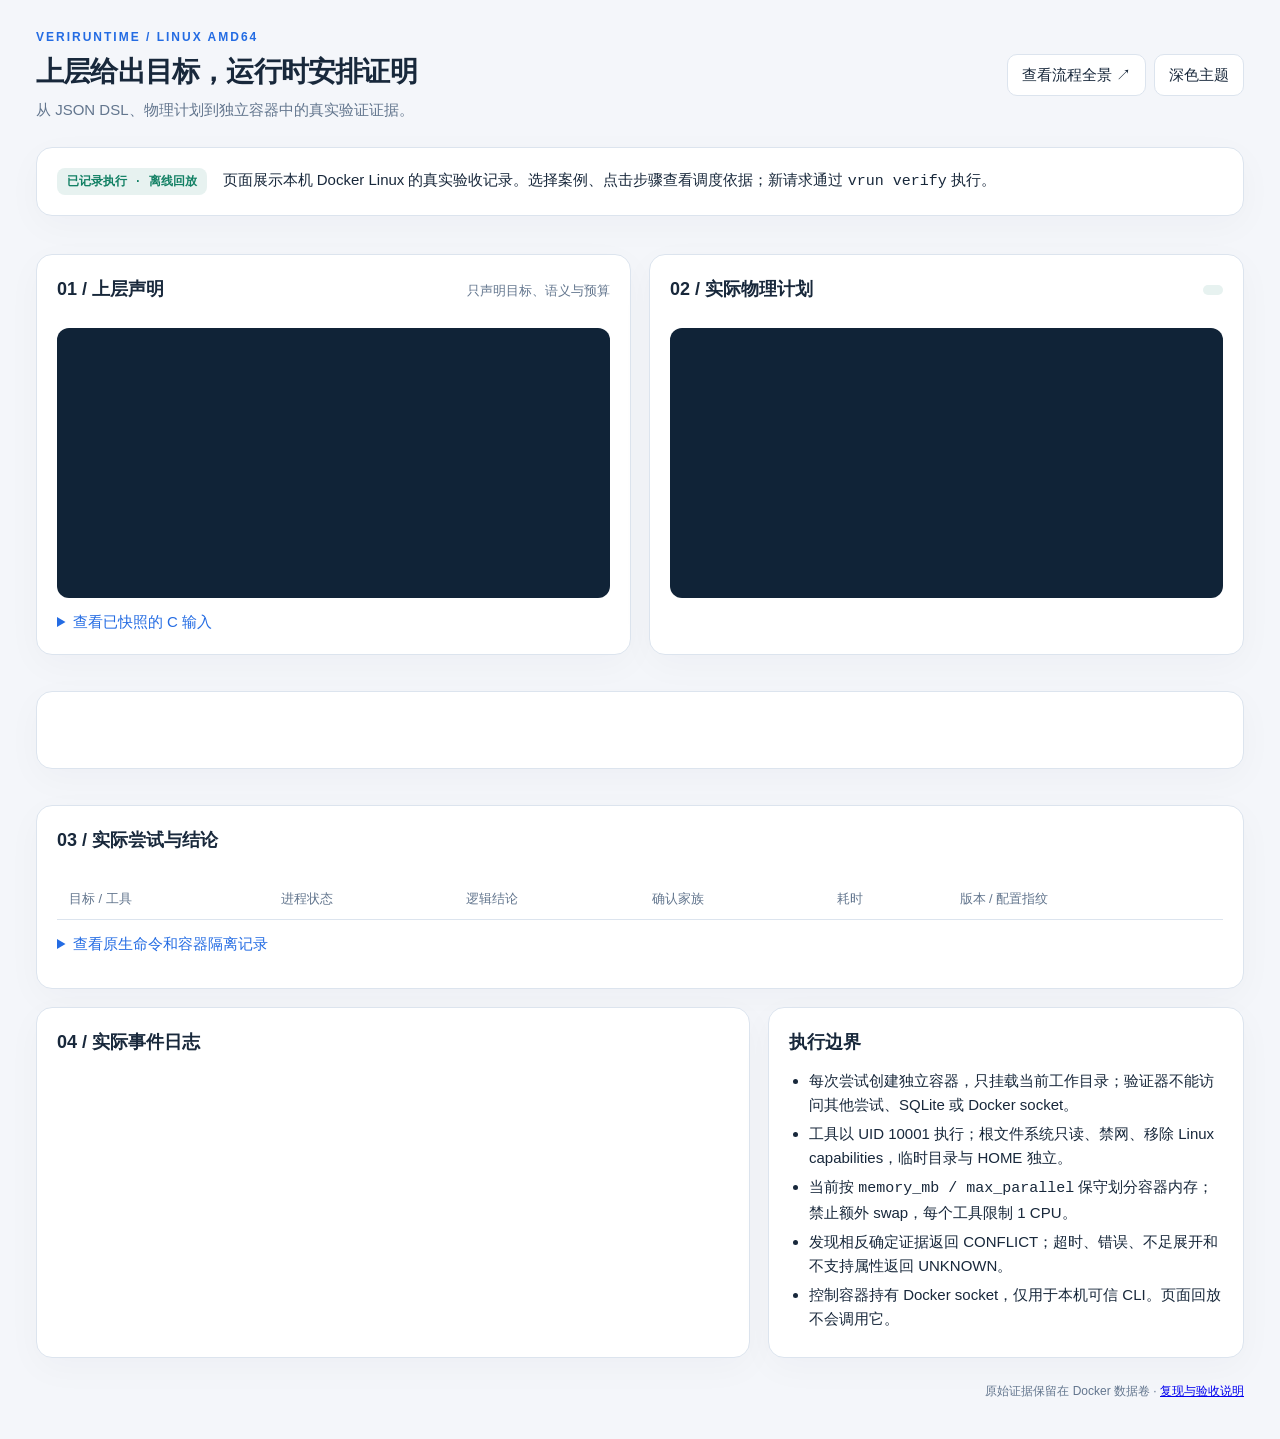
==== docs/runtime-explorer.template.html @ 7cb58ed6 "feat(m9): reproduce Linux demo with isolated Docker verifier attempts Run CBMC, ESBMC and optional C" ====
<!doctype html>
<html lang="zh-CN">
<head>
<meta charset="utf-8"><meta name="viewport" content="width=device-width,initial-scale=1">
<title>VeriRuntime · DSL 调度观察台</title>
<style>
:root{--bg:#f4f6fa;--panel:#fff;--text:#18283b;--muted:#63768e;--line:#dce4ee;--blue:#246ce3;--green:#128064;--code:#102337;--shadow:0 10px 36px #142d4b08}*{box-sizing:border-box}body{margin:0;background:var(--bg);color:var(--text);font:15px/1.6 "Segoe UI","Microsoft YaHei",sans-serif}body.dark{--bg:#101923;--panel:#182431;--text:#e6eef8;--muted:#9cb0c8;--line:#2c3e53;--blue:#74acff;--green:#6ad9b9;--code:#0b131d;--shadow:none}main{max-width:1480px;margin:auto;padding:28px 36px 40px}header{display:flex;justify-content:space-between;align-items:center;gap:24px;margin-bottom:25px}h1{font-size:28px;letter-spacing:-.8px;margin:3px 0}h2{font-size:18px;margin:0 0 12px}h3{font-size:16px;margin:0 0 8px}p{margin:6px 0 12px}.eyebrow{color:var(--blue);font-size:12px;font-weight:700;letter-spacing:2px}.muted{color:var(--muted)}.mono,pre,code{font-family:Consolas,"Cascadia Code",monospace}button,a.button{font:inherit;background:var(--panel);color:var(--text);border:1px solid var(--line);border-radius:10px;padding:8px 14px;cursor:pointer;text-decoration:none}button:hover,a.button:hover{border-color:var(--blue)}button.selected{color:var(--blue);border-color:var(--blue);background:color-mix(in srgb,var(--blue) 8%,var(--panel))}.toolbar{display:flex;flex-wrap:wrap;gap:8px}.card{background:var(--panel);border:1px solid var(--line);border-radius:16px;padding:20px;box-shadow:var(--shadow)}.notice{display:flex;align-items:center;gap:16px;margin-bottom:18px}.pill{display:inline-flex;align-items:center;white-space:nowrap;color:var(--green);background:color-mix(in srgb,var(--green) 10%,var(--panel));border-radius:8px;padding:5px 10px;font:700 12px Consolas,monospace}.pill.unknown{color:#c08722}.pill.unsafe{color:#da5757}.scenario-row{display:flex;justify-content:space-between;align-items:center;flex-wrap:wrap;gap:12px;margin:22px 0 16px}.split{display:grid;grid-template-columns:1fr 1fr;gap:18px}.code-box{background:var(--code);color:#d9eafa;border-radius:12px;padding:18px;overflow:auto;font-size:12px;line-height:1.55;min-height:270px;max-height:400px;white-space:pre}pre{margin:0}.caption{display:flex;justify-content:space-between;align-items:baseline;gap:12px;margin-bottom:12px}.caption small{color:var(--muted)}.steps{display:grid;grid-template-columns:repeat(8,1fr);gap:8px;margin:18px 0}.step{padding:12px 9px;text-align:left;min-height:75px}.step span{display:block;font:11px Consolas;color:var(--muted);margin-bottom:4px}.step.skipped{opacity:.55}.stage-detail{display:grid;grid-template-columns:minmax(220px,.85fr) 2fr;gap:28px}.stage-detail code{display:inline-block;color:var(--blue);font-size:12px;overflow-wrap:anywhere}.list{margin:6px 0;padding-left:20px}.list li{margin:5px 0}.facts{display:grid;grid-template-columns:repeat(4,1fr);gap:16px;margin:18px 0}.fact{padding:16px}.fact strong{display:block;font-size:23px;margin:5px 0}.table-wrap{overflow:auto}table{width:100%;border-collapse:collapse;font-size:13px}td,th{padding:10px 12px;text-align:left;border-bottom:1px solid var(--line);white-space:nowrap}th{color:var(--muted);font-weight:500}td:first-child{font-weight:600}.two-bottom{display:grid;grid-template-columns:1.5fr 1fr;gap:18px;margin-top:18px}.event{display:grid;grid-template-columns:125px 1fr;gap:12px;padding:7px 0;border-bottom:1px solid var(--line);font-size:12px}.event time{color:var(--muted)}.event code{color:var(--blue)}details{margin-top:12px}summary{cursor:pointer;color:var(--blue)}details pre{margin-top:12px;max-height:260px;min-height:0}footer{color:var(--muted);font-size:12px;margin-top:24px;display:flex;justify-content:space-between;gap:24px}.source-note{font-size:12px;margin-top:12px}.family{font:12px Consolas;color:var(--muted)}@media(max-width:1050px){main{padding:20px}.steps{grid-template-columns:repeat(4,1fr)}.stage-detail{grid-template-columns:1fr}.facts{grid-template-columns:repeat(2,1fr)}}@media(max-width:680px){header{align-items:start;flex-direction:column}.split,.two-bottom{grid-template-columns:1fr}.steps{grid-template-columns:repeat(2,1fr)}h1{font-size:24px}.notice{align-items:start;flex-direction:column}.facts{gap:8px}footer{flex-direction:column}}
</style>
</head>
<body><main>
<header><div><div class="eyebrow">VERIRUNTIME / LINUX AMD64</div><h1>上层给出目标，运行时安排证明</h1><div class="muted">从 JSON DSL、物理计划到独立容器中的真实验证证据。</div></div><div class="toolbar"><a class="button" href="dispatch.html">查看流程全景 ↗</a><button id="theme" aria-label="切换深浅主题">深色主题</button></div></header>
<div class="card notice"><span class="pill">已记录执行 · 离线回放</span><div>页面展示本机 Docker Linux 的真实验收记录。选择案例、点击步骤查看调度依据；新请求通过 <code>vrun verify</code> 执行。</div></div>
<div class="scenario-row"><div class="toolbar" id="scenarios"></div><span class="family" id="versions"></span></div>
<div class="split">
 <section class="card"><div class="caption"><h2>01 / 上层声明</h2><small>只声明目标、语义与预算</small></div><pre class="code-box" id="request"></pre><details><summary>查看已快照的 C 输入</summary><pre class="code-box" id="program"></pre></details></section>
 <section class="card"><div class="caption"><h2>02 / 实际物理计划</h2><span class="pill" id="cache"></span></div><pre class="code-box" id="plan"></pre><div class="source-note muted" id="plan-note"></div></section>
</div>
<div class="steps" id="steps"></div>
<section class="card stage-detail"><div><div class="eyebrow" id="stage-number"></div><h2 id="stage-title"></h2><code id="stage-source"></code></div><div><p id="stage-description"></p><ul class="list" id="stage-points"></ul></div></section>
<div class="facts" id="facts"></div>
<section class="card"><div class="caption"><h2>03 / 实际尝试与结论</h2><small id="execution-id"></small></div><div class="table-wrap"><table><thead><tr><th>目标 / 工具</th><th>进程状态</th><th>逻辑结论</th><th>确认家族</th><th>耗时</th><th>版本 / 配置指纹</th></tr></thead><tbody id="attempts"></tbody></table></div><details id="commands"><summary>查看原生命令和容器隔离记录</summary><pre class="code-box" id="command-data"></pre></details><p class="source-note muted" id="evidence-note"></p></section>
<div class="two-bottom"><section class="card"><h2>04 / 实际事件日志</h2><div id="events"></div></section><section class="card"><h2>执行边界</h2><ul class="list"><li>每次尝试创建独立容器，只挂载当前工作目录；验证器不能访问其他尝试、SQLite 或 Docker socket。</li><li>工具以 UID 10001 执行；根文件系统只读、禁网、移除 Linux capabilities，临时目录与 HOME 独立。</li><li>当前按 <code>memory_mb / max_parallel</code> 保守划分容器内存；禁止额外 swap，每个工具限制 1 CPU。</li><li>发现相反确定证据返回 CONFLICT；超时、错误、不足展开和不支持属性返回 UNKNOWN。</li><li>控制容器持有 Docker socket，仅用于本机可信 CLI。页面回放不会调用它。</li></ul></section></div>
<footer><span id="receipt"></span><span>原始证据保留在 Docker 数据卷 · <a href="linux-docker.md">复现与验收说明</a></span></footer>
</main>
<script id="evidence" type="application/json">__DISPATCH_EVIDENCE__</script>
<script>
const DATA=JSON.parse(document.getElementById('evidence').textContent);
const $=id=>document.getElementById(id), fmt=x=>JSON.stringify(x,null,2), escape=s=>String(s??'').replace(/[&<>"']/g,c=>({'&':'&amp;','<':'&lt;','>':'&gt;','"':'&quot;',"'":'&#39;'}[c]));
const choices=[['unsafe-first','UNSAFE · 首次'],['safe-first','SAFE · 首次'],['unsafe-repeat','缓存复用'],['workflow','依赖工作流'],['unsupported','不支持的属性']];
const STAGES=[
 ['接收 DSL','veriruntime/dsl/__init__.py · load_workflow','严格 JSON Schema 转换成不可变的 VerificationWorkflow。单任务被包装成只有一个目标的工作流。',['拒绝工具名称、执行算子、未知字段和重复 JSON 键。','源文件路径相对 DSL 文件解析；递归收集字面量本地头文件。','源码内容、入口、属性、C 语义和确认数形成 semantic_key；任务名称和执行预算不改变命题身份。']],
 ['依赖门控','veriruntime/service.py · VerificationService.verify','调度器维护 remaining 与 results，只有所有前置目标已经返回结果时，才检查目标能否执行。',['前置目标必须达到指定 SAFE / UNSAFE，且满足其确认数。','未满足依赖时写入 BLOCKED / UNKNOWN 与 dependency_not_satisfied，启动工具次数为 0。','当前就绪目标依次执行，目标内部的多个工具可以并行；不会传播新的假设或自动生成子目标。']],
 ['优化与计划','veriruntime/optimizer.py · CostAwareOptimizer.optimize','先按能力与预算筛选独立验证家族，再用历史统计生成可解释的物理计划。',['得分为平滑后的确定结论率 / 预计耗时；无历史时采用工具先验。','按 max_parallel 与估计内存装箱：同组 Parallel，不同组 Sequence；单工具为 Run。','把全局时间按阶段分配，给后续回退保留机会。能力筛选与计划生成发生在缓存校验之前。']],
 ['核验缓存','veriruntime/cache.py · SemanticCache.lookup','候选计划生成后，校验已有证据；有效命中会把物理计划替换成 CacheLookup，同时保留原计划作为回退。',['只复用满足要求的 SAFE / UNSAFE，按独立家族计数。','核对当前工具的家族、版本、config_id；Docker config_id 包含精确镜像身份。','检查原始尝试、结果、逻辑计划和 SHA-256 工件是否一致。命中可有版本探测容器，但不会启动验证命令。']],
 ['预算调度','veriruntime/runtime/engine.py · Runtime.execute_goal','计划解释器访问 Run、Parallel、Sequence；全局 semaphore 约束并发，共享 deadline 约束目标时间。',['证据达到确认要求时取消未完成工具；相反确定结论也立即结束组合。','Sequence 在要求未满足时继续回退；UNKNOWN 不会改变目标。','进程组清理后再按确定的容器名称强制删除工具容器，防止桥接进程中断后遗留后台验证。']],
 ['隔离执行','veriruntime/tools/docker.py · DockerAdapter / container_worker','桥接进程用 Docker Engine API 创建短生命周期容器；工具容器内调用既有原生 adapter。',['命令通过数组传递，源文件来自不可变 ProgramSnapshot；输入在容器内设为只读。','只挂载尝试目录的 volume subpath；不挂载源仓库、结果数据库或控制 socket。','CBMC 解析 JSON 属性记录，ESBMC 解析属性表，CPAchecker 使用生成的断言模型，并通过 Princess 确认反例。']],
 ['归并结论','veriruntime/runtime/engine.py · reconcile','只有 COMPLETED 且具有确定 SAFE / UNSAFE 的尝试才提供确认；同一家族只计一次。',['至少 min_confirmations 个家族给出一致结论，才满足要求。','任何 SAFE / UNSAFE 对立证据优先返回 CONFLICT，不能通过多数投票消除。','异常进程状态与逻辑结论分开记录；被取消的工具不贡献确认。']],
 ['持久化反馈','veriruntime/service.py · _finish_goal / store.py / artifacts.py','保存逻辑计划、物理计划、事件、原始输出和结果，并返回 GoalExecution / WorkflowExecution。',['SQLite 保存执行和尝试来源，工件按 SHA-256 寻址并绑定 attempt_id。','缓存重复执行有自己的 execution_id，通过 source_execution_id 指向原始验证。','上层可读取 goal_id、verdict、confirmations、diagnostics、failure_reasons 和 artifacts 后显式重新提交 DSL。']]
];
let current='unsafe-first', stage=0;
function execution(){return DATA.scenarios[current].execution}
function goals(){const e=execution();return e.goals||[e]}
function renderStage(index){stage=index;document.querySelectorAll('.step').forEach((b,i)=>b.classList.toggle('selected',i===index));const s=STAGES[index];$('stage-number').textContent=`步骤 ${String(index+1).padStart(2,'0')} / 08`;$('stage-title').textContent=s[0];$('stage-source').textContent=s[1];$('stage-description').textContent=s[2];$('stage-points').innerHTML=s[3].map(p=>`<li>${escape(p)}</li>`).join('')}
function select(key){current=key;document.querySelectorAll('#scenarios button').forEach(b=>b.classList.toggle('selected',b.dataset.key===key));const s=DATA.scenarios[key], gs=goals(), r=gs[0].report.result, hit=gs.every(g=>g.report.result.cache_hit), attempts=s.attempts||gs.flatMap(g=>g.report.attempts);$('request').textContent=fmt(s.request);$('program').textContent=s.program||'工作流的各个目标分别快照对应源文件；源码见 examples/c/。';$('plan').textContent=fmt(gs.length===1?gs[0].optimization.physical_plan:gs.map(g=>({goal:g.report.result.goal_id,plan:g.optimization.physical_plan})));$('cache').textContent=hit?'HIT · 零验证执行':gs[0].optimization.explanation.cache;$('plan-note').textContent=hit?'保留 fallback 计划；真正验证器执行次数为 0。':'这是本次运行生成并保存的 AST；工具顺序由能力、历史、预算共同决定。';$('facts').innerHTML=[['实际验证命令',attempts.length],['确认家族',gs.map(g=>g.report.result.confirmations).join(' / ')],['逻辑结论',gs.map(g=>g.report.result.verdict).join(' → ')],['目标耗时',gs.reduce((a,g)=>a+g.report.result.wall_time_sec,0).toFixed(3)+' s']].map(([label,value])=>`<div class="card fact"><span class="muted">${label}</span><strong class="mono">${escape(value)}</strong></div>`).join('');$('attempts').innerHTML=attempts.length?attempts.map(a=>`<tr><td>${escape(a.tool)}</td><td>${escape(a.status)}</td><td><span class="pill ${a.verdict==='UNSAFE'?'unsafe':a.verdict==='UNKNOWN'?'unknown':''}">${escape(a.verdict)}</span></td><td class="mono">${escape(a.family)}</td><td class="mono">${a.wall_time_sec.toFixed(3)} s</td><td>${escape(a.version)}<div class="family">${escape(a.config_id.slice(0,16))}…</div></td></tr>`).join(''):`<tr><td colspan="6">本次启动验证命令：0。${hit?'来源执行：'+escape(r.source_execution_id):'诊断：'+escape(r.failure_reasons.join(', '))}</td></tr>`;$('execution-id').textContent=(execution().execution_id||r.execution_id).slice(0,20)+'…';$('command-data').textContent=fmt(attempts.map(a=>({tool:a.tool,bridge_command:a.command,native_command:a.native_command,compilation:a.compilation,container:a.container})));$('commands').hidden=!attempts.length;$('evidence-note').textContent='可在同一数据卷中运行 vrun show '+r.execution_id+' --data-dir '+(s.execution.report?.attempts?.[0]?.workspace?.split('/executions/')[0]||'/data/acceptance/latest/<本次验收目录>')+' --json 查看完整来源。';const events=gs.flatMap(g=>g.report.events);$('events').innerHTML=events.length?events.map(e=>`<div class="event"><time>${escape(e.time?.slice(11,23))} UTC</time><div><code>${escape(e.kind)}</code> ${escape([e.tool,e.verdict,e.status].filter(Boolean).join(' · '))}</div></div>`).join(''):'无工具执行事件。结果及诊断已保存。';document.querySelectorAll('.step').forEach((b,i)=>b.classList.toggle('skipped',hit&&i>=4&&i<=6));renderStage(hit?3:current==='workflow'?1:current==='unsupported'?2:stage)}
$('scenarios').innerHTML=choices.map(([key,label])=>`<button data-key="${key}">${label}</button>`).join('');document.querySelectorAll('#scenarios button').forEach(b=>b.onclick=()=>select(b.dataset.key));$('steps').innerHTML=STAGES.map((s,i)=>`<button class="step" data-index="${i}"><span>${String(i+1).padStart(2,'0')}</span>${s[0]}</button>`).join('');document.querySelectorAll('.step').forEach(b=>b.onclick=()=>renderStage(+b.dataset.index));$('versions').textContent=DATA.profiles.filter(p=>p.available).map(p=>p.name).join(' / ');$('receipt').textContent='证据生成：'+DATA.generated_at_utc+' · '+DATA.platform+' · 遗留工具容器 '+DATA.checks.remaining_worker_containers;$('theme').onclick=()=>{document.body.classList.toggle('dark');$('theme').textContent=document.body.classList.contains('dark')?'浅色主题':'深色主题'};select(current);
</script></body></html>
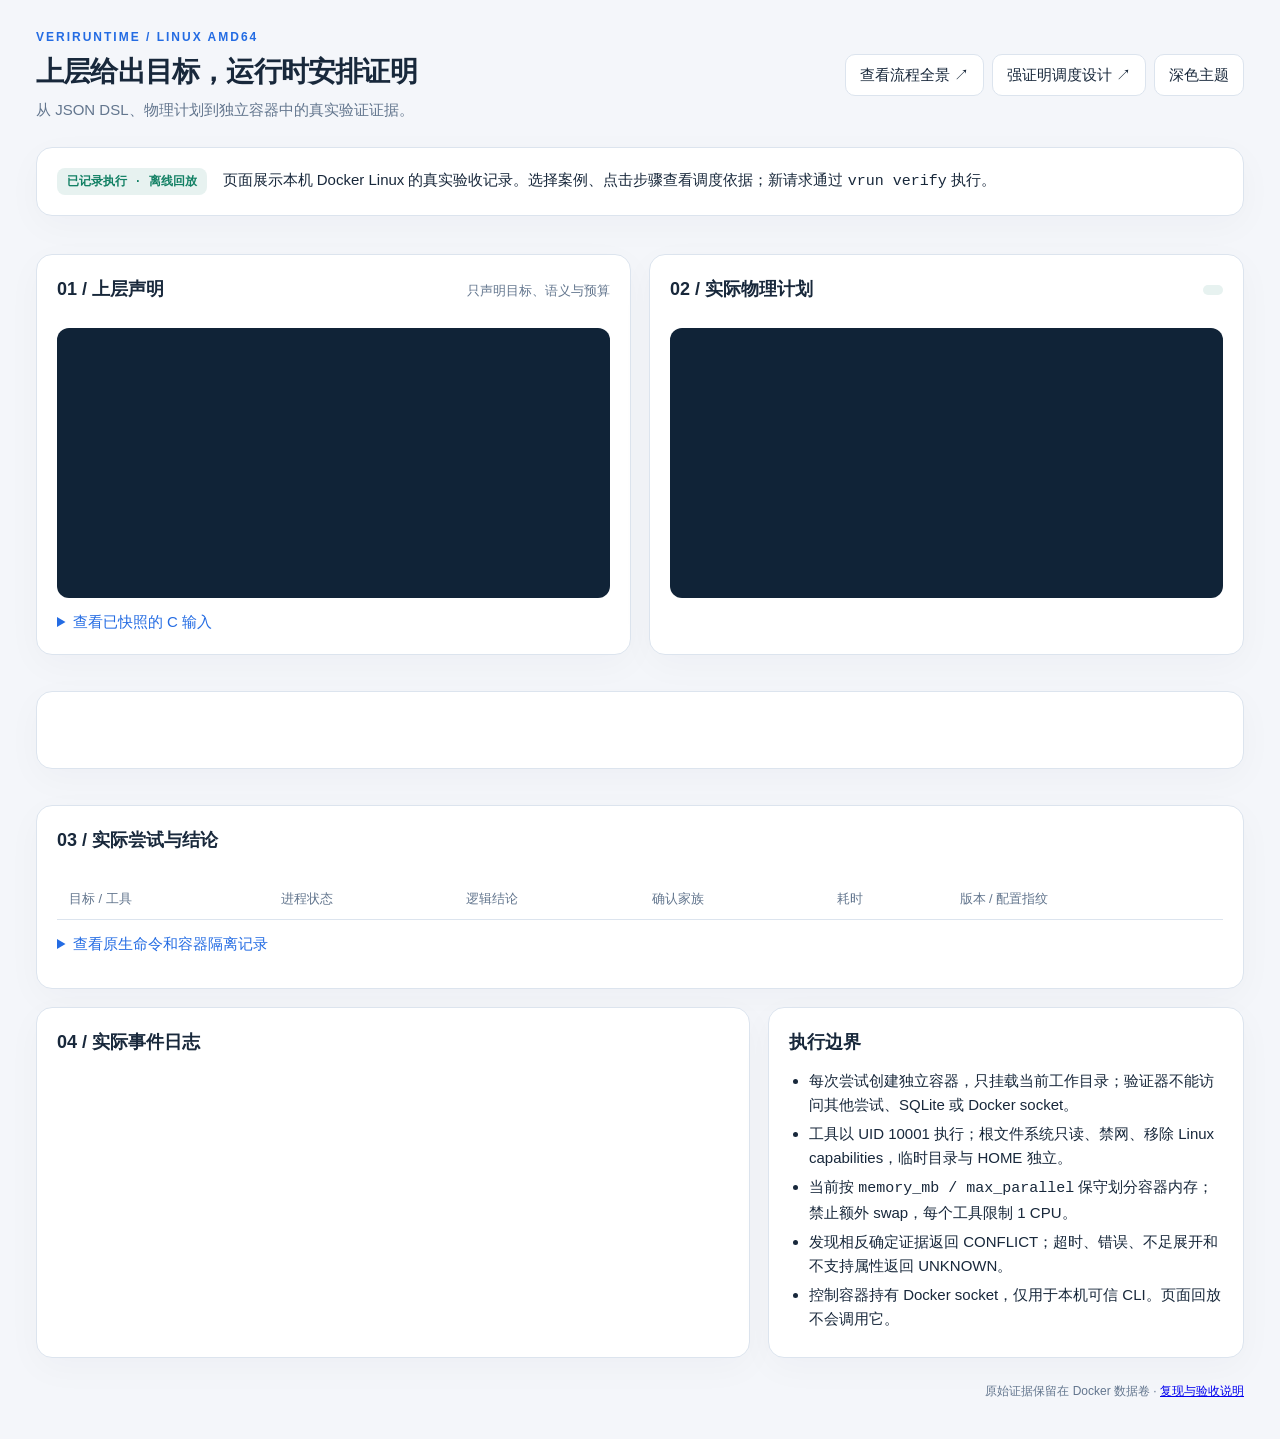
==== commit afbe9d87: "feat(m10): add optional verifier lab and upstream Rocq proof checks Add isolated Ultimate Automizer " ====
--- a/docs/runtime-explorer.template.html
+++ b/docs/runtime-explorer.template.html
@@ -8,7 +8,7 @@
 </style>
 </head>
 <body><main>
-<header><div><div class="eyebrow">VERIRUNTIME / LINUX AMD64</div><h1>上层给出目标，运行时安排证明</h1><div class="muted">从 JSON DSL、物理计划到独立容器中的真实验证证据。</div></div><div class="toolbar"><a class="button" href="dispatch.html">查看流程全景 ↗</a><button id="theme" aria-label="切换深浅主题">深色主题</button></div></header>
+<header><div><div class="eyebrow">VERIRUNTIME / LINUX AMD64</div><h1>上层给出目标，运行时安排证明</h1><div class="muted">从 JSON DSL、物理计划到独立容器中的真实验证证据。</div></div><div class="toolbar"><a class="button" href="dispatch.html">查看流程全景 ↗</a><a class="button" href="strong-verification.html">强证明调度设计 ↗</a><button id="theme" aria-label="切换深浅主题">深色主题</button></div></header>
 <div class="card notice"><span class="pill">已记录执行 · 离线回放</span><div>页面展示本机 Docker Linux 的真实验收记录。选择案例、点击步骤查看调度依据；新请求通过 <code>vrun verify</code> 执行。</div></div>
 <div class="scenario-row"><div class="toolbar" id="scenarios"></div><span class="family" id="versions"></span></div>
 <div class="split">
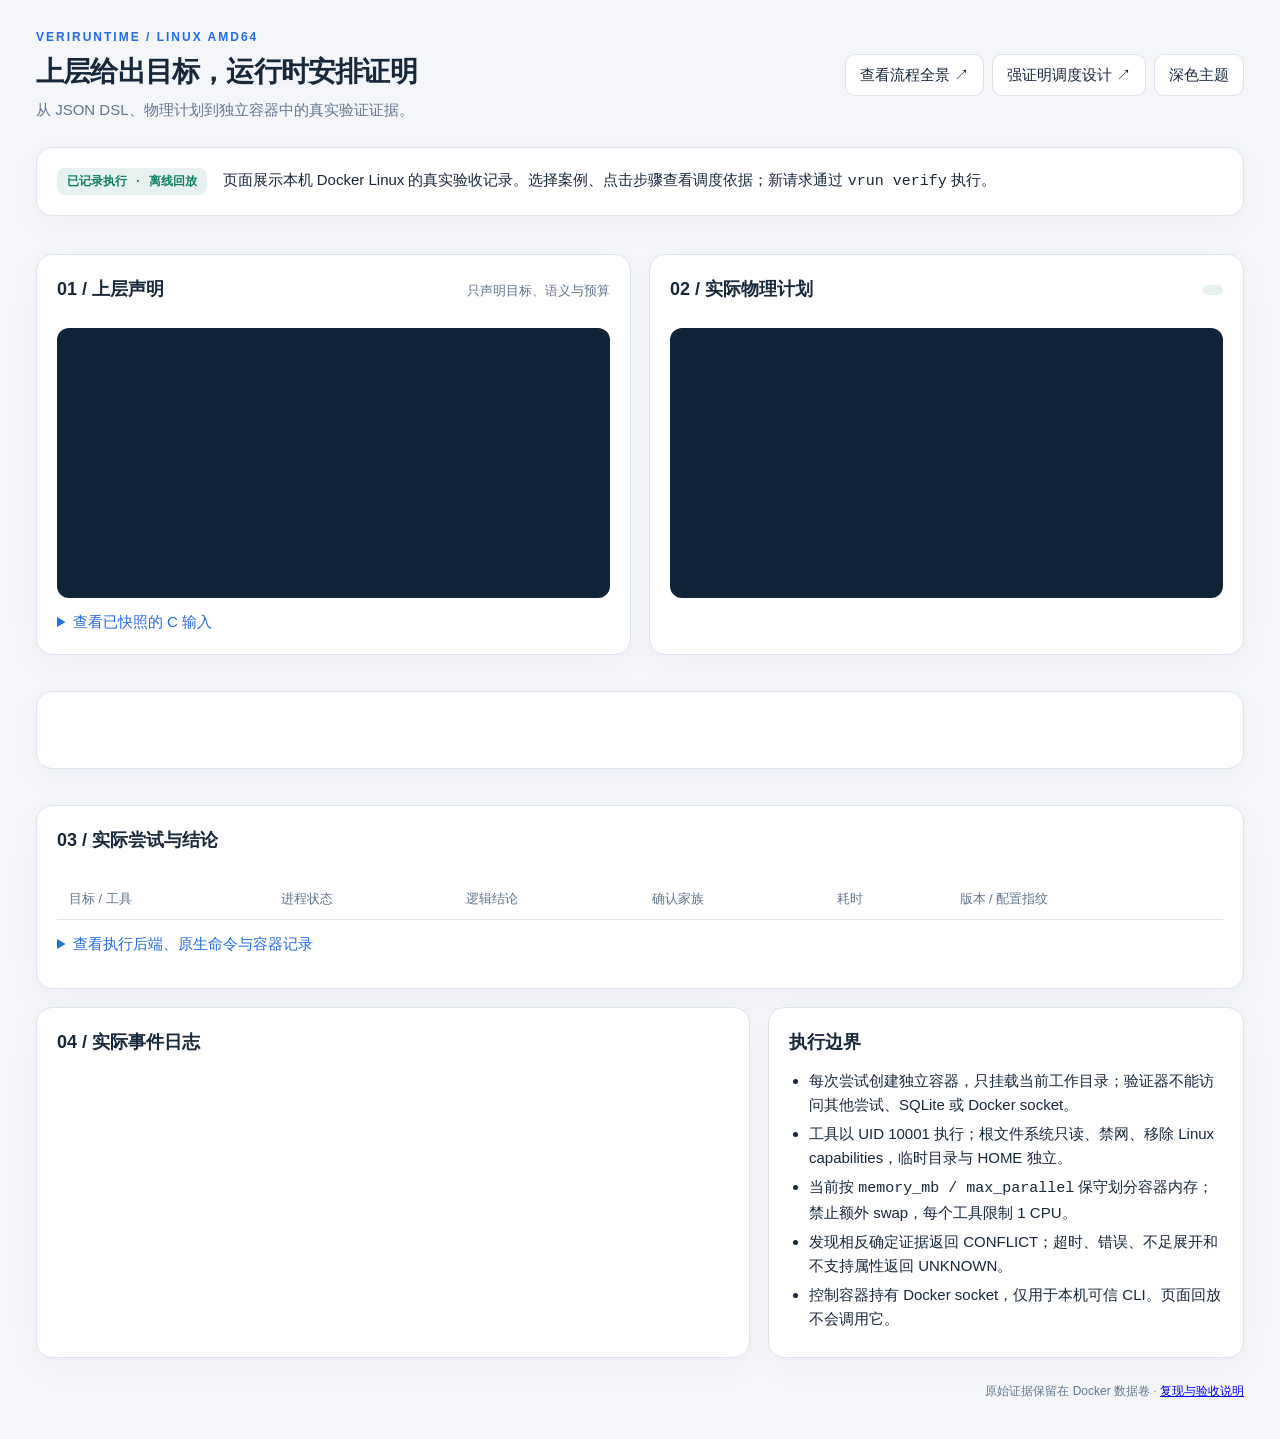
==== commit a49f8a56: "refactor(m11): separate execution lifecycle behind a local backend Introduce ExecutionBackend, opaqu" ====
--- a/docs/runtime-explorer.template.html
+++ b/docs/runtime-explorer.template.html
@@ -18,7 +18,7 @@
 <div class="steps" id="steps"></div>
 <section class="card stage-detail"><div><div class="eyebrow" id="stage-number"></div><h2 id="stage-title"></h2><code id="stage-source"></code></div><div><p id="stage-description"></p><ul class="list" id="stage-points"></ul></div></section>
 <div class="facts" id="facts"></div>
-<section class="card"><div class="caption"><h2>03 / 实际尝试与结论</h2><small id="execution-id"></small></div><div class="table-wrap"><table><thead><tr><th>目标 / 工具</th><th>进程状态</th><th>逻辑结论</th><th>确认家族</th><th>耗时</th><th>版本 / 配置指纹</th></tr></thead><tbody id="attempts"></tbody></table></div><details id="commands"><summary>查看原生命令和容器隔离记录</summary><pre class="code-box" id="command-data"></pre></details><p class="source-note muted" id="evidence-note"></p></section>
+<section class="card"><div class="caption"><h2>03 / 实际尝试与结论</h2><small id="execution-id"></small></div><div class="table-wrap"><table><thead><tr><th>目标 / 工具</th><th>进程状态</th><th>逻辑结论</th><th>确认家族</th><th>耗时</th><th>版本 / 配置指纹</th></tr></thead><tbody id="attempts"></tbody></table></div><details id="commands"><summary>查看执行后端、原生命令与容器记录</summary><pre class="code-box" id="command-data"></pre></details><p class="source-note muted" id="evidence-note"></p></section>
 <div class="two-bottom"><section class="card"><h2>04 / 实际事件日志</h2><div id="events"></div></section><section class="card"><h2>执行边界</h2><ul class="list"><li>每次尝试创建独立容器，只挂载当前工作目录；验证器不能访问其他尝试、SQLite 或 Docker socket。</li><li>工具以 UID 10001 执行；根文件系统只读、禁网、移除 Linux capabilities，临时目录与 HOME 独立。</li><li>当前按 <code>memory_mb / max_parallel</code> 保守划分容器内存；禁止额外 swap，每个工具限制 1 CPU。</li><li>发现相反确定证据返回 CONFLICT；超时、错误、不足展开和不支持属性返回 UNKNOWN。</li><li>控制容器持有 Docker socket，仅用于本机可信 CLI。页面回放不会调用它。</li></ul></section></div>
 <footer><span id="receipt"></span><span>原始证据保留在 Docker 数据卷 · <a href="linux-docker.md">复现与验收说明</a></span></footer>
 </main>
@@ -32,8 +32,8 @@
  ['依赖门控','veriruntime/service.py · VerificationService.verify','调度器维护 remaining 与 results，只有所有前置目标已经返回结果时，才检查目标能否执行。',['前置目标必须达到指定 SAFE / UNSAFE，且满足其确认数。','未满足依赖时写入 BLOCKED / UNKNOWN 与 dependency_not_satisfied，启动工具次数为 0。','当前就绪目标依次执行，目标内部的多个工具可以并行；不会传播新的假设或自动生成子目标。']],
  ['优化与计划','veriruntime/optimizer.py · CostAwareOptimizer.optimize','先按能力与预算筛选独立验证家族，再用历史统计生成可解释的物理计划。',['得分为平滑后的确定结论率 / 预计耗时；无历史时采用工具先验。','按 max_parallel 与估计内存装箱：同组 Parallel，不同组 Sequence；单工具为 Run。','把全局时间按阶段分配，给后续回退保留机会。能力筛选与计划生成发生在缓存校验之前。']],
  ['核验缓存','veriruntime/cache.py · SemanticCache.lookup','候选计划生成后，校验已有证据；有效命中会把物理计划替换成 CacheLookup，同时保留原计划作为回退。',['只复用满足要求的 SAFE / UNSAFE，按独立家族计数。','核对当前工具的家族、版本、config_id；Docker config_id 包含精确镜像身份。','检查原始尝试、结果、逻辑计划和 SHA-256 工件是否一致。命中可有版本探测容器，但不会启动验证命令。']],
- ['预算调度','veriruntime/runtime/engine.py · Runtime.execute_goal','计划解释器访问 Run、Parallel、Sequence；全局 semaphore 约束并发，共享 deadline 约束目标时间。',['证据达到确认要求时取消未完成工具；相反确定结论也立即结束组合。','Sequence 在要求未满足时继续回退；UNKNOWN 不会改变目标。','进程组清理后再按确定的容器名称强制删除工具容器，防止桥接进程中断后遗留后台验证。']],
- ['隔离执行','veriruntime/tools/docker.py · DockerAdapter / container_worker','桥接进程用 Docker Engine API 创建短生命周期容器；工具容器内调用既有原生 adapter。',['命令通过数组传递，源文件来自不可变 ProgramSnapshot；输入在容器内设为只读。','只挂载尝试目录的 volume subpath；不挂载源仓库、结果数据库或控制 socket。','CBMC 解析 JSON 属性记录，ESBMC 解析属性表，CPAchecker 使用生成的断言模型，并通过 Princess 确认反例。']],
+ ['预算调度','veriruntime/runtime/engine.py · Runtime.execute_goal','计划解释器访问 Run、Parallel、Sequence；共享 deadline 和全局 semaphore 决定何时启动、等待和取消 backend execution。',['证据达到确认要求时取消未完成工具；相反确定结论也立即结束组合。','Sequence 在要求未满足时继续回退；UNKNOWN 不会改变目标。','ExecutionSpec 传递 argv、工作目录、环境、剩余时间、CPU / 内存请求及工具身份；backend 不选择验证器。']],
+ ['隔离执行','veriruntime/execution/local.py · LocalExecutionBackend / tools/docker.py','LocalExecutionBackend 管理桥接进程组的 start、wait、cancel、metrics、cleanup；可选 Docker transport 创建独立工具容器。',['本地 backend 的 CPU / 内存请求仅为 metadata；本页记录的 Docker worker 另有硬 cgroup 限额。','只挂载尝试目录的 volume subpath，输入只读；backend 清理进程组后 transport 删除容器。','backend 返回原始输出与执行状态，不判断 SAFE / UNSAFE；既有原生 adapter 负责解析工具证据。']],
  ['归并结论','veriruntime/runtime/engine.py · reconcile','只有 COMPLETED 且具有确定 SAFE / UNSAFE 的尝试才提供确认；同一家族只计一次。',['至少 min_confirmations 个家族给出一致结论，才满足要求。','任何 SAFE / UNSAFE 对立证据优先返回 CONFLICT，不能通过多数投票消除。','异常进程状态与逻辑结论分开记录；被取消的工具不贡献确认。']],
  ['持久化反馈','veriruntime/service.py · _finish_goal / store.py / artifacts.py','保存逻辑计划、物理计划、事件、原始输出和结果，并返回 GoalExecution / WorkflowExecution。',['SQLite 保存执行和尝试来源，工件按 SHA-256 寻址并绑定 attempt_id。','缓存重复执行有自己的 execution_id，通过 source_execution_id 指向原始验证。','上层可读取 goal_id、verdict、confirmations、diagnostics、failure_reasons 和 artifacts 后显式重新提交 DSL。']]
 ];
@@ -41,6 +41,6 @@
 function execution(){return DATA.scenarios[current].execution}
 function goals(){const e=execution();return e.goals||[e]}
 function renderStage(index){stage=index;document.querySelectorAll('.step').forEach((b,i)=>b.classList.toggle('selected',i===index));const s=STAGES[index];$('stage-number').textContent=`步骤 ${String(index+1).padStart(2,'0')} / 08`;$('stage-title').textContent=s[0];$('stage-source').textContent=s[1];$('stage-description').textContent=s[2];$('stage-points').innerHTML=s[3].map(p=>`<li>${escape(p)}</li>`).join('')}
-function select(key){current=key;document.querySelectorAll('#scenarios button').forEach(b=>b.classList.toggle('selected',b.dataset.key===key));const s=DATA.scenarios[key], gs=goals(), r=gs[0].report.result, hit=gs.every(g=>g.report.result.cache_hit), attempts=s.attempts||gs.flatMap(g=>g.report.attempts);$('request').textContent=fmt(s.request);$('program').textContent=s.program||'工作流的各个目标分别快照对应源文件；源码见 examples/c/。';$('plan').textContent=fmt(gs.length===1?gs[0].optimization.physical_plan:gs.map(g=>({goal:g.report.result.goal_id,plan:g.optimization.physical_plan})));$('cache').textContent=hit?'HIT · 零验证执行':gs[0].optimization.explanation.cache;$('plan-note').textContent=hit?'保留 fallback 计划；真正验证器执行次数为 0。':'这是本次运行生成并保存的 AST；工具顺序由能力、历史、预算共同决定。';$('facts').innerHTML=[['实际验证命令',attempts.length],['确认家族',gs.map(g=>g.report.result.confirmations).join(' / ')],['逻辑结论',gs.map(g=>g.report.result.verdict).join(' → ')],['目标耗时',gs.reduce((a,g)=>a+g.report.result.wall_time_sec,0).toFixed(3)+' s']].map(([label,value])=>`<div class="card fact"><span class="muted">${label}</span><strong class="mono">${escape(value)}</strong></div>`).join('');$('attempts').innerHTML=attempts.length?attempts.map(a=>`<tr><td>${escape(a.tool)}</td><td>${escape(a.status)}</td><td><span class="pill ${a.verdict==='UNSAFE'?'unsafe':a.verdict==='UNKNOWN'?'unknown':''}">${escape(a.verdict)}</span></td><td class="mono">${escape(a.family)}</td><td class="mono">${a.wall_time_sec.toFixed(3)} s</td><td>${escape(a.version)}<div class="family">${escape(a.config_id.slice(0,16))}…</div></td></tr>`).join(''):`<tr><td colspan="6">本次启动验证命令：0。${hit?'来源执行：'+escape(r.source_execution_id):'诊断：'+escape(r.failure_reasons.join(', '))}</td></tr>`;$('execution-id').textContent=(execution().execution_id||r.execution_id).slice(0,20)+'…';$('command-data').textContent=fmt(attempts.map(a=>({tool:a.tool,bridge_command:a.command,native_command:a.native_command,compilation:a.compilation,container:a.container})));$('commands').hidden=!attempts.length;$('evidence-note').textContent='可在同一数据卷中运行 vrun show '+r.execution_id+' --data-dir '+(s.execution.report?.attempts?.[0]?.workspace?.split('/executions/')[0]||'/data/acceptance/latest/<本次验收目录>')+' --json 查看完整来源。';const events=gs.flatMap(g=>g.report.events);$('events').innerHTML=events.length?events.map(e=>`<div class="event"><time>${escape(e.time?.slice(11,23))} UTC</time><div><code>${escape(e.kind)}</code> ${escape([e.tool,e.verdict,e.status].filter(Boolean).join(' · '))}</div></div>`).join(''):'无工具执行事件。结果及诊断已保存。';document.querySelectorAll('.step').forEach((b,i)=>b.classList.toggle('skipped',hit&&i>=4&&i<=6));renderStage(hit?3:current==='workflow'?1:current==='unsupported'?2:stage)}
+function select(key){current=key;document.querySelectorAll('#scenarios button').forEach(b=>b.classList.toggle('selected',b.dataset.key===key));const s=DATA.scenarios[key], gs=goals(), r=gs[0].report.result, hit=gs.every(g=>g.report.result.cache_hit), attempts=s.attempts||gs.flatMap(g=>g.report.attempts);$('request').textContent=fmt(s.request);$('program').textContent=s.program||'工作流的各个目标分别快照对应源文件；源码见 examples/c/。';$('plan').textContent=fmt(gs.length===1?gs[0].optimization.physical_plan:gs.map(g=>({goal:g.report.result.goal_id,plan:g.optimization.physical_plan})));$('cache').textContent=hit?'HIT · 零验证执行':gs[0].optimization.explanation.cache;$('plan-note').textContent=hit?'保留 fallback 计划；真正验证器执行次数为 0。':'这是本次运行生成并保存的 AST；工具顺序由能力、历史、预算共同决定。';$('facts').innerHTML=[['实际验证命令',attempts.length],['确认家族',gs.map(g=>g.report.result.confirmations).join(' / ')],['逻辑结论',gs.map(g=>g.report.result.verdict).join(' → ')],['目标耗时',gs.reduce((a,g)=>a+g.report.result.wall_time_sec,0).toFixed(3)+' s']].map(([label,value])=>`<div class="card fact"><span class="muted">${label}</span><strong class="mono">${escape(value)}</strong></div>`).join('');$('attempts').innerHTML=attempts.length?attempts.map(a=>`<tr><td>${escape(a.tool)}</td><td>${escape(a.status)}</td><td><span class="pill ${a.verdict==='UNSAFE'?'unsafe':a.verdict==='UNKNOWN'?'unknown':''}">${escape(a.verdict)}</span></td><td class="mono">${escape(a.family)}</td><td class="mono">${a.wall_time_sec.toFixed(3)} s</td><td>${escape(a.version)}<div class="family">${escape(a.config_id.slice(0,16))}…</div></td></tr>`).join(''):`<tr><td colspan="6">本次启动验证命令：0。${hit?'来源执行：'+escape(r.source_execution_id):'诊断：'+escape(r.failure_reasons.join(', '))}</td></tr>`;$('execution-id').textContent=(execution().execution_id||r.execution_id).slice(0,20)+'…';$('command-data').textContent=fmt(attempts.map(a=>({tool:a.tool,bridge_command:a.command,native_command:a.native_command,execution_backend:a.execution_backend,execution_spec:a.execution_spec,backend_outcome:a.backend_outcome,compilation:a.compilation,container:a.container})));$('commands').hidden=!attempts.length;$('evidence-note').textContent='可在同一数据卷中运行 vrun show '+r.execution_id+' --data-dir '+(s.execution.report?.attempts?.[0]?.workspace?.split('/executions/')[0]||'/data/acceptance/latest/<本次验收目录>')+' --json 查看完整来源。';const events=gs.flatMap(g=>g.report.events);$('events').innerHTML=events.length?events.map(e=>`<div class="event"><time>${escape(e.time?.slice(11,23))} UTC</time><div><code>${escape(e.kind)}</code> ${escape([e.tool,e.verdict,e.status].filter(Boolean).join(' · '))}</div></div>`).join(''):'无工具执行事件。结果及诊断已保存。';document.querySelectorAll('.step').forEach((b,i)=>b.classList.toggle('skipped',hit&&i>=4&&i<=6));renderStage(hit?3:current==='workflow'?1:current==='unsupported'?2:stage)}
 $('scenarios').innerHTML=choices.map(([key,label])=>`<button data-key="${key}">${label}</button>`).join('');document.querySelectorAll('#scenarios button').forEach(b=>b.onclick=()=>select(b.dataset.key));$('steps').innerHTML=STAGES.map((s,i)=>`<button class="step" data-index="${i}"><span>${String(i+1).padStart(2,'0')}</span>${s[0]}</button>`).join('');document.querySelectorAll('.step').forEach(b=>b.onclick=()=>renderStage(+b.dataset.index));$('versions').textContent=DATA.profiles.filter(p=>p.available).map(p=>p.name).join(' / ');$('receipt').textContent='证据生成：'+DATA.generated_at_utc+' · '+DATA.platform+' · 遗留工具容器 '+DATA.checks.remaining_worker_containers;$('theme').onclick=()=>{document.body.classList.toggle('dark');$('theme').textContent=document.body.classList.contains('dark')?'浅色主题':'深色主题'};select(current);
 </script></body></html>
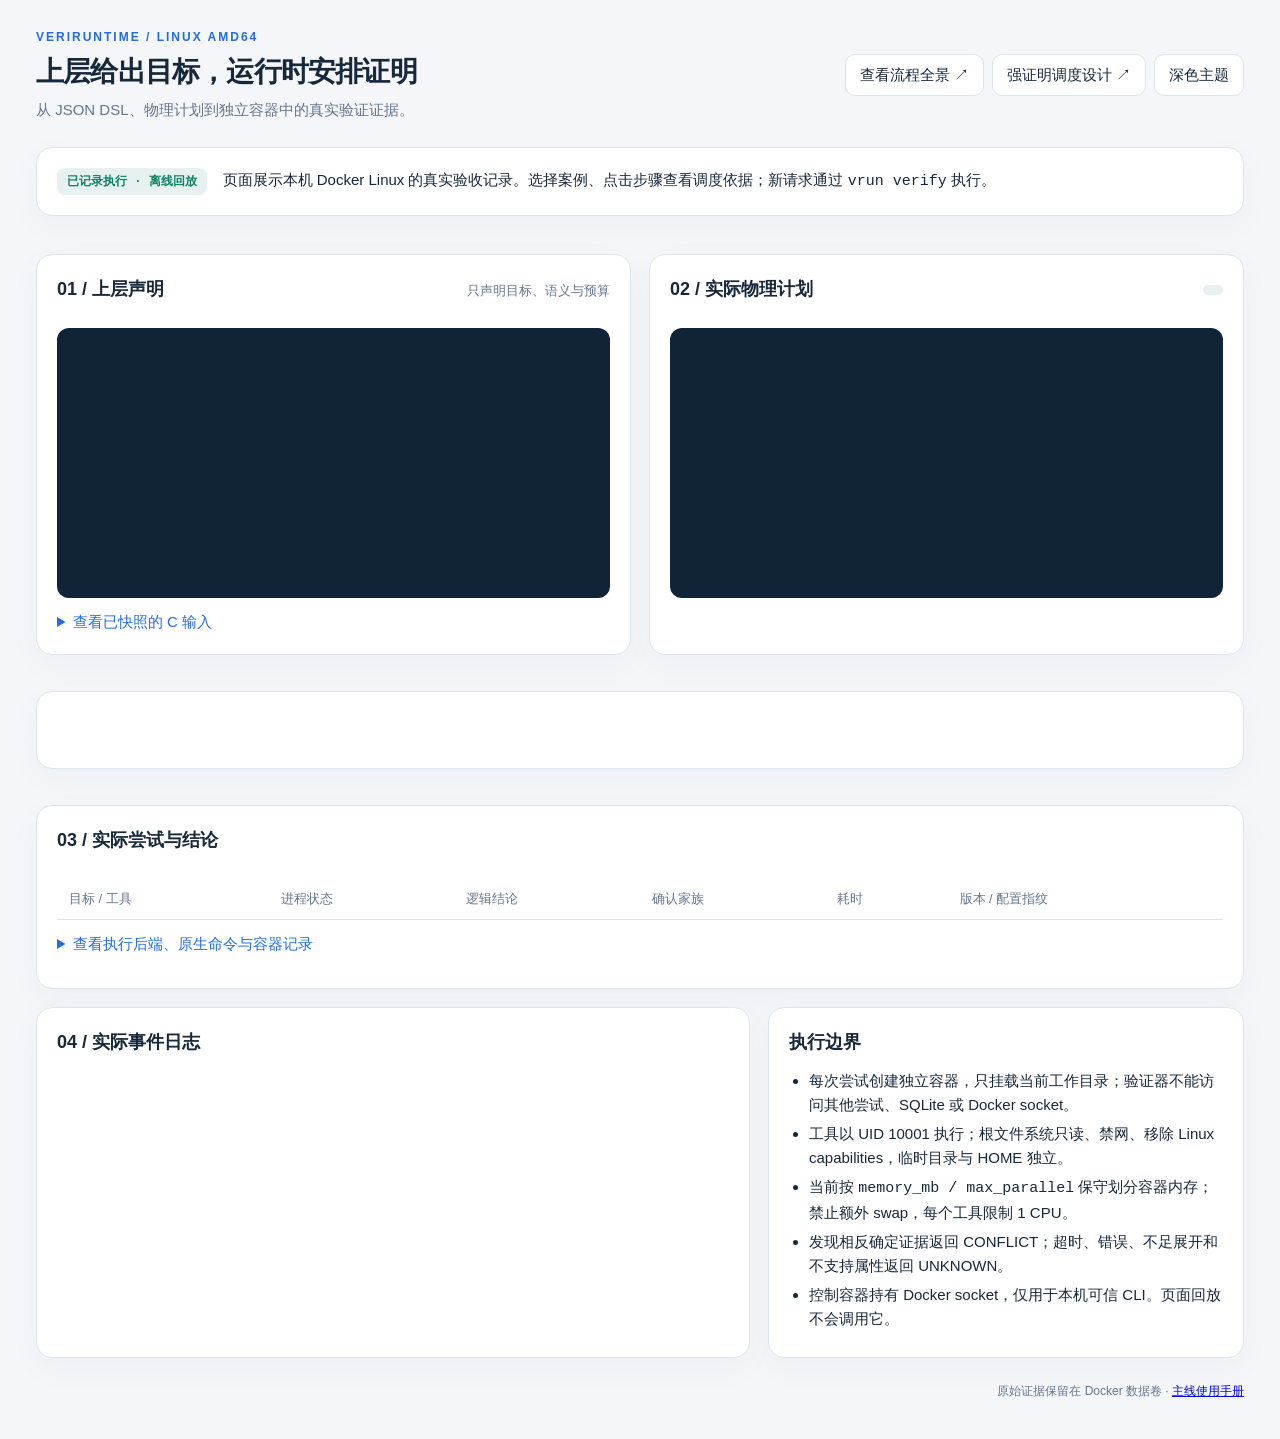
==== commit 513591c1: "docs(m12): consolidate manuals and add a verified quickstart Make the Chinese README the single read" ====
--- a/docs/runtime-explorer.template.html
+++ b/docs/runtime-explorer.template.html
@@ -20,7 +20,7 @@
 <div class="facts" id="facts"></div>
 <section class="card"><div class="caption"><h2>03 / 实际尝试与结论</h2><small id="execution-id"></small></div><div class="table-wrap"><table><thead><tr><th>目标 / 工具</th><th>进程状态</th><th>逻辑结论</th><th>确认家族</th><th>耗时</th><th>版本 / 配置指纹</th></tr></thead><tbody id="attempts"></tbody></table></div><details id="commands"><summary>查看执行后端、原生命令与容器记录</summary><pre class="code-box" id="command-data"></pre></details><p class="source-note muted" id="evidence-note"></p></section>
 <div class="two-bottom"><section class="card"><h2>04 / 实际事件日志</h2><div id="events"></div></section><section class="card"><h2>执行边界</h2><ul class="list"><li>每次尝试创建独立容器，只挂载当前工作目录；验证器不能访问其他尝试、SQLite 或 Docker socket。</li><li>工具以 UID 10001 执行；根文件系统只读、禁网、移除 Linux capabilities，临时目录与 HOME 独立。</li><li>当前按 <code>memory_mb / max_parallel</code> 保守划分容器内存；禁止额外 swap，每个工具限制 1 CPU。</li><li>发现相反确定证据返回 CONFLICT；超时、错误、不足展开和不支持属性返回 UNKNOWN。</li><li>控制容器持有 Docker socket，仅用于本机可信 CLI。页面回放不会调用它。</li></ul></section></div>
-<footer><span id="receipt"></span><span>原始证据保留在 Docker 数据卷 · <a href="linux-docker.md">复现与验收说明</a></span></footer>
+<footer><span id="receipt"></span><span>原始证据保留在 Docker 数据卷 · <a href="../README.md">主线使用手册</a></span></footer>
 </main>
 <script id="evidence" type="application/json">__DISPATCH_EVIDENCE__</script>
 <script>
